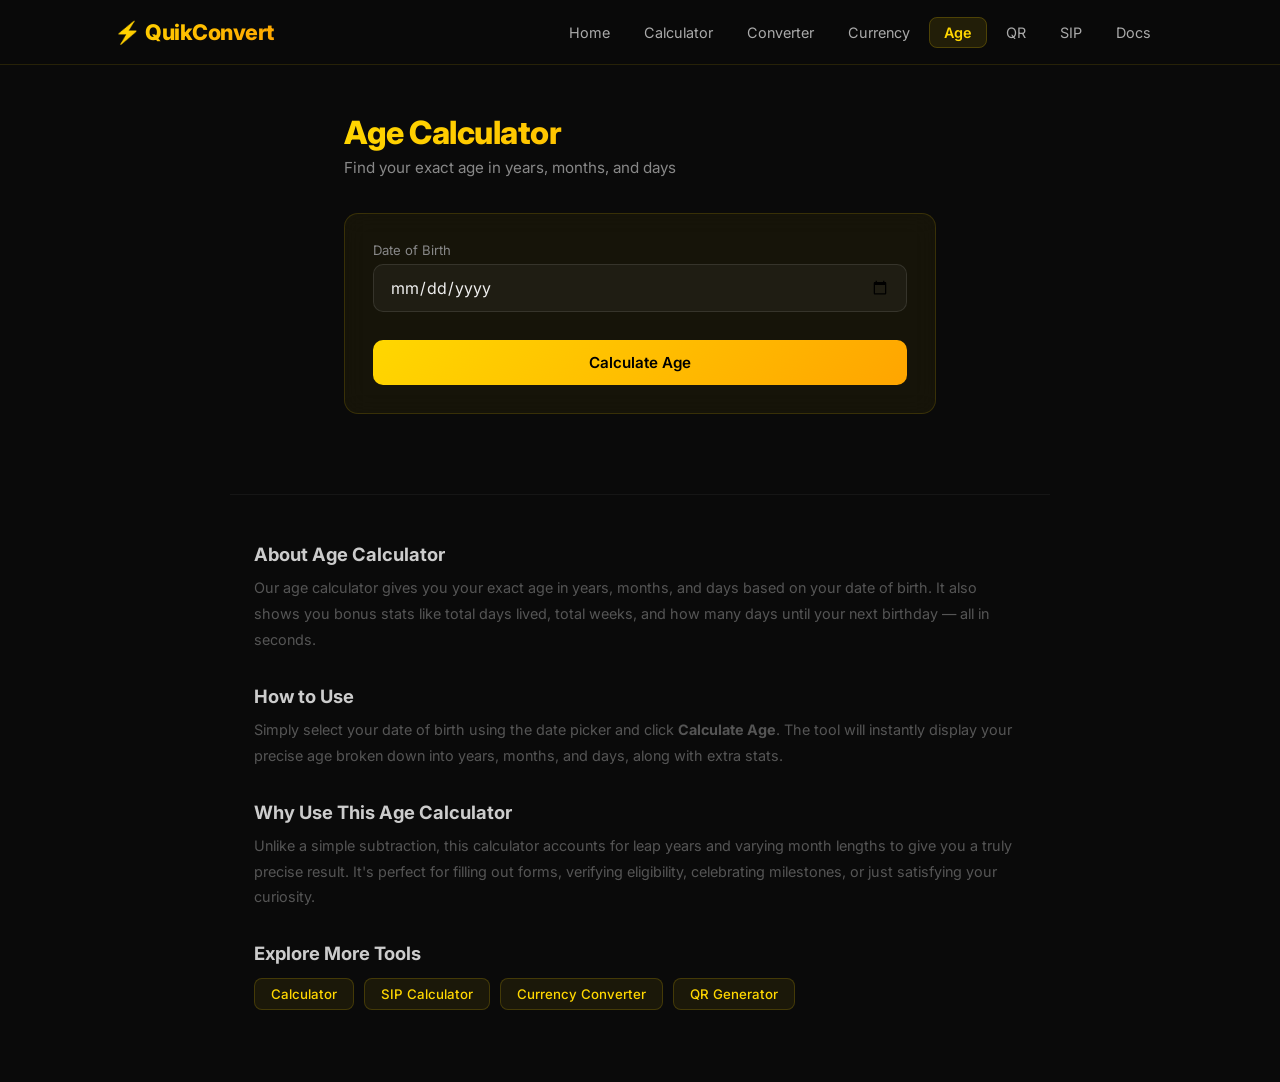
==== age.html @ d3bb778c "Add files via upload" ====
<!DOCTYPE html>
<html lang="en">
<head>
  <meta charset="UTF-8" />
  <meta name="viewport" content="width=device-width, initial-scale=1.0" />
  <title>Age Calculator — QuikConvert</title>
  <meta name="description" content="Calculate your exact age in years, months and days instantly. Simple and accurate age calculator online. No signup required.">
  <link rel="stylesheet" href="style.css" />
</head>
<body>

<nav class="navbar">
  <div class="navbar-inner">
    <a href="index.html" class="logo">⚡ QuikConvert</a>
    <ul class="nav-links">
      <li><a href="index.html"      class="nav-link">Home</a></li>
      <li><a href="calculator.html" class="nav-link">Calculator</a></li>
      <li><a href="converter.html"  class="nav-link">Converter</a></li>
      <li><a href="currency.html"   class="nav-link">Currency</a></li>
      <li><a href="age.html"        class="nav-link">Age</a></li>
      <li><a href="qr.html"         class="nav-link">QR</a></li>
      <li><a href="sip.html"        class="nav-link">SIP</a></li>
      <li><a href="document.html"   class="nav-link">Docs</a></li>
    </ul>
    <button class="hamburger" id="hamburger">☰</button>
  </div>
  <div class="mobile-menu" id="nav-menu">
    <a href="index.html"      class="nav-link">Home</a>
    <a href="calculator.html" class="nav-link">Calculator</a>
    <a href="converter.html"  class="nav-link">Converter</a>
    <a href="currency.html"   class="nav-link">Currency</a>
    <a href="age.html"        class="nav-link">Age</a>
    <a href="qr.html"         class="nav-link">QR</a>
    <a href="sip.html"        class="nav-link">SIP</a>
    <a href="document.html"   class="nav-link">Docs</a>
  </div>
</nav>

<div class="page-sm">
  <h1 class="page-title">Age Calculator</h1>
  <p class="page-sub">Find your exact age in years, months, and days</p>

  <div class="card">
    <label for="age-dob">Date of Birth</label>
    <input type="date" id="age-dob" style="margin-bottom:20px;" />
    <p class="error" id="age-error"></p>
    <button class="btn btn-gold" id="age-calc-btn">Calculate Age</button>

    <div id="age-result-box" style="display:none;margin-top:28px;" class="fade-in">
      <div class="result-box" style="text-align:center;margin-bottom:16px;">
        <div class="age-main" id="age-years-display"></div>
        <div class="age-sub"  id="age-sub-display"></div>
      </div>
      <div class="age-stats" id="age-stats"></div>
      <div class="age-bday"  id="age-bday"></div>
    </div>
  </div>
</div>

<!-- SEO CONTENT -->
<div class="seo-section">
  <h2>About Age Calculator</h2>
  <p>Our age calculator gives you your exact age in years, months, and days based on your date of birth. It also shows you bonus stats like total days lived, total weeks, and how many days until your next birthday — all in seconds.</p>

  <h2>How to Use</h2>
  <p>Simply select your date of birth using the date picker and click <strong>Calculate Age</strong>. The tool will instantly display your precise age broken down into years, months, and days, along with extra stats.</p>

  <h2>Why Use This Age Calculator</h2>
  <p>Unlike a simple subtraction, this calculator accounts for leap years and varying month lengths to give you a truly precise result. It's perfect for filling out forms, verifying eligibility, celebrating milestones, or just satisfying your curiosity.</p>

  <h2>Explore More Tools</h2>
  <div class="tool-links">
    <a href="calculator.html">Calculator</a>
    <a href="sip.html">SIP Calculator</a>
    <a href="currency.html">Currency Converter</a>
    <a href="qr.html">QR Generator</a>
  </div>
</div>

<script src="script.js"></script>
</body>
</html>
---- style.css ----
/* ============================================================
   QuikConvert — style.css
   Dark theme, gold accents, glassmorphism
   ============================================================ */

@import url('https://fonts.googleapis.com/css2?family=Inter:wght@300;400;500;600;700;800&display=swap');

*, *::before, *::after { box-sizing: border-box; margin: 0; padding: 0; }

:root {
  --bg:          #0a0a0a;
  --bg-2:        #111111;
  --bg-3:        #1a1a1a;
  --gold:        #FFD700;
  --gold-2:      #FFA500;
  --glass:       rgba(255,215,0,0.05);
  --glass-b:     rgba(255,215,0,0.15);
  --text:        #f0f0f0;
  --muted:       #888;
  --danger:      #ff4444;
  --success:     #00c853;
  --radius:      14px;
}

body {
  font-family: 'Inter', sans-serif;
  background: var(--bg);
  color: var(--text);
  min-height: 100vh;
}

/* ── Scrollbar ── */
::-webkit-scrollbar { width: 6px; }
::-webkit-scrollbar-track { background: var(--bg-2); }
::-webkit-scrollbar-thumb { background: var(--gold-2); border-radius: 3px; }

/* ── Navbar ── */
.navbar {
  position: sticky; top: 0; z-index: 100;
  background: rgba(10,10,10,0.93);
  backdrop-filter: blur(16px);
  -webkit-backdrop-filter: blur(16px);
  border-bottom: 1px solid rgba(255,215,0,0.12);
}
.navbar-inner {
  max-width: 1100px; margin: 0 auto;
  padding: 0 24px; height: 64px;
  display: flex; align-items: center; justify-content: space-between;
}
.logo {
  font-size: 1.35rem; font-weight: 800;
  background: linear-gradient(135deg,#FFD700,#FFA500);
  -webkit-background-clip: text; -webkit-text-fill-color: transparent;
  background-clip: text; text-decoration: none; letter-spacing: -0.5px;
}
.nav-links { display: flex; gap: 4px; list-style: none; }
.nav-link {
  padding: 6px 14px; border-radius: 8px; font-size: 0.9rem;
  font-weight: 400; color: #aaa; text-decoration: none;
  border: 1px solid transparent; transition: all 0.2s;
}
.nav-link:hover { color: var(--gold); border-color: var(--glass-b); background: var(--glass); }
.nav-link.active { color: var(--gold); background: rgba(255,215,0,0.1); border-color: rgba(255,215,0,0.2); font-weight: 600; }
.hamburger {
  display: none; background: transparent; border: none;
  color: var(--gold); font-size: 1.5rem; cursor: pointer; padding: 4px;
}
.mobile-menu {
  display: none; flex-direction: column;
  background: rgba(17,17,17,0.98);
  border-top: 1px solid rgba(255,215,0,0.1);
  padding: 12px 24px 16px;
}
.mobile-menu.open { display: flex; }
.mobile-menu .nav-link {
  padding: 10px 0; border-bottom: 1px solid rgba(255,255,255,0.05);
  border-radius: 0; border-left: none; border-right: none; border-top: none;
}
@media (max-width: 640px) {
  .nav-links { display: none; }
  .hamburger { display: block; }
}

/* ── Page wrapper ── */
.page { max-width: 1100px; margin: 0 auto; padding: 48px 24px 80px; }
.page-sm { max-width: 640px; margin: 0 auto; padding: 48px 24px 80px; }
.page-md { max-width: 820px; margin: 0 auto; padding: 48px 24px 80px; }

/* ── Page heading ── */
.page-title {
  font-size: 2rem; font-weight: 800; letter-spacing: -0.5px;
  background: linear-gradient(135deg,#FFD700,#FFA500);
  -webkit-background-clip: text; -webkit-text-fill-color: transparent;
  background-clip: text; margin-bottom: 6px;
}
.page-sub { color: var(--muted); margin-bottom: 36px; font-size: 0.95rem; }

/* ── Glass card ── */
.card {
  background: var(--glass);
  border: 1px solid var(--glass-b);
  border-radius: var(--radius);
  backdrop-filter: blur(12px); -webkit-backdrop-filter: blur(12px);
  padding: 28px;
}

/* ── Section label ── */
.section-label {
  font-size: 0.78rem; font-weight: 700; letter-spacing: 1.5px;
  text-transform: uppercase; color: var(--gold); margin-bottom: 16px;
}

/* ── Inputs ── */
input, select, textarea {
  font-family: 'Inter', sans-serif;
  background: rgba(255,255,255,0.04);
  border: 1px solid rgba(255,255,255,0.1);
  border-radius: 10px; color: var(--text);
  outline: none; transition: border-color 0.2s, box-shadow 0.2s;
  width: 100%;
}
input::placeholder, textarea::placeholder { color: var(--muted); }
input:focus, select:focus, textarea:focus {
  border-color: var(--gold);
  box-shadow: 0 0 0 3px rgba(255,215,0,0.1);
}
input[type="text"], input[type="number"], input[type="date"],
textarea { padding: 12px 16px; font-size: 1rem; }
select { padding: 11px 12px; font-size: 0.9rem; cursor: pointer; }
select option { background: #1a1a1a; color: var(--text); }
textarea { resize: vertical; }
label { display: block; font-size: 0.82rem; color: var(--muted); margin-bottom: 6px; }

/* ── Buttons ── */
.btn {
  cursor: pointer; border: none; border-radius: 10px;
  font-family: 'Inter', sans-serif; font-weight: 600;
  font-size: 0.95rem; transition: all 0.2s ease;
  padding: 13px 24px; display: inline-block;
}
.btn-gold {
  background: linear-gradient(135deg,#FFD700,#FFA500);
  color: #000; width: 100%;
}
.btn-gold:hover { background: linear-gradient(135deg,#FFE033,#FFB800); transform: translateY(-1px); box-shadow: 0 4px 20px rgba(255,215,0,0.3); }
.btn-gold:active { transform: translateY(0); }
.btn-gold:disabled { opacity: 0.6; cursor: not-allowed; transform: none; }
.btn-ghost {
  background: transparent; color: var(--muted);
  border: 1px solid rgba(255,255,255,0.1);
}
.btn-ghost:hover { color: var(--gold); border-color: var(--glass-b); background: var(--glass); }
.btn-icon { width: 44px; height: 44px; font-size: 1.2rem; padding: 0; display: flex; align-items: center; justify-content: center; }

/* ── Feedback ── */
.error   { color: var(--danger); font-size: 0.85rem; font-weight: 500; margin-top: 8px; }
.success { color: var(--success); font-size: 0.85rem; font-weight: 500; margin-top: 8px; }

/* ── Result box ── */
.result-box {
  margin-top: 20px; padding: 18px 22px;
  background: rgba(255,215,0,0.06);
  border: 1px solid rgba(255,215,0,0.25);
  border-radius: 14px;
}
.result-label { color: var(--muted); font-size: 0.8rem; margin-bottom: 4px; }
.result-value { font-size: 2rem; font-weight: 800; color: var(--gold); letter-spacing: -1px; }
.result-sub { color: #666; font-size: 0.82rem; margin-top: 8px; }

/* ── Divider ── */
.divider { height: 1px; background: linear-gradient(90deg,transparent,rgba(255,215,0,0.3),transparent); margin: 40px 0; }

/* ── Grid layouts ── */
.grid-2 { display: grid; grid-template-columns: repeat(auto-fit, minmax(300px, 1fr)); gap: 24px; }
.grid-3 { display: flex; flex-wrap: wrap; gap: 20px; justify-content: center; }
.grid-3 .tool-card { width: clamp(260px, 30vw, 340px); flex-shrink: 0; }
.from-to { display: grid; grid-template-columns: 1fr auto 1fr; gap: 12px; align-items: end; }
@media (max-width: 500px) {
  .from-to { grid-template-columns: 1fr; }
  .btn-icon { display: none; }
}

/* ── Animations ── */
@keyframes fadeInUp {
  from { opacity:0; transform: translateY(16px); }
  to   { opacity:1; transform: translateY(0); }
}
.fade-in { animation: fadeInUp 0.35s ease forwards; }

@keyframes pulseGlow {
  0%,100% { box-shadow: 0 0 24px rgba(255,215,0,0.1); }
  50%      { box-shadow: 0 0 40px rgba(255,215,0,0.25); }
}
.glow { animation: pulseGlow 3s ease-in-out infinite; }

/* ═══════════════════════════════════════════
   HOME PAGE
═══════════════════════════════════════════ */
.hero { text-align: center; margin-bottom: 72px; }
.badge {
  display: inline-block; padding: 5px 16px; border-radius: 100px;
  background: rgba(255,215,0,0.08); border: 1px solid rgba(255,215,0,0.2);
  font-size: 0.75rem; font-weight: 600; color: var(--gold);
  letter-spacing: 1.5px; text-transform: uppercase; margin-bottom: 24px;
}
.hero-title {
  font-size: clamp(2.5rem,6vw,4.5rem); font-weight: 800;
  line-height: 1.1; letter-spacing: -2px; margin-bottom: 20px;
}
.gold-text {
  background: linear-gradient(135deg,#FFD700,#FFA500,#FFD700);
  -webkit-background-clip: text; -webkit-text-fill-color: transparent; background-clip: text;
}
.hero-sub { font-size: clamp(1rem,2vw,1.15rem); color: var(--muted); max-width: 520px; margin: 0 auto 36px; line-height: 1.7; }
.tool-card {
  background: var(--glass); border: 1px solid var(--glass-b); border-radius: var(--radius);
  padding: 26px 22px; text-decoration: none; display: block; transition: all 0.25s;
}
.tool-card:hover {
  transform: translateY(-4px);
  border-color: rgba(255,215,0,0.4);
  box-shadow: 0 8px 32px rgba(255,215,0,0.1);
}
.tool-icon {
  width: 50px; height: 50px; border-radius: 13px;
  background: rgba(255,215,0,0.1); border: 1px solid rgba(255,215,0,0.2);
  display: flex; align-items: center; justify-content: center;
  font-size: 1.5rem; margin-bottom: 14px;
}
.tool-name { font-size: 1.05rem; font-weight: 700; color: #fff; margin-bottom: 6px; }
.tool-desc { font-size: 0.85rem; color: #666; line-height: 1.5; }
.tool-link { margin-top: 18px; font-size: 0.82rem; color: var(--gold); font-weight: 600; }

/* ═══════════════════════════════════════════
   CALCULATOR
═══════════════════════════════════════════ */
.calc-screen {
  background: rgba(0,0,0,0.5); border-radius: 12px;
  padding: 14px 18px; margin-bottom: 14px;
  border: 1px solid rgba(255,215,0,0.1); min-height: 88px;
}
.calc-expr { color: #555; font-size: 0.8rem; min-height: 18px; text-align: right; }
.calc-display {
  text-align: right; font-size: 2.2rem; font-weight: 700;
  color: #fff; font-variant-numeric: tabular-nums; letter-spacing: -1px;
  overflow-x: auto; white-space: nowrap; margin-top: 4px;
}
.calc-display.error-state { color: var(--danger); }
.calc-grid {
  display: grid; grid-template-columns: repeat(4, 1fr); gap: 9px;
}
.calc-btn {
  height: 56px; border-radius: 12px; font-size: 1.1rem;
  font-weight: 600; cursor: pointer; border: none;
  transition: all 0.15s ease; font-family: 'Inter', sans-serif;
}
.calc-btn.digit  { background: rgba(255,255,255,0.06); color: #fff; }
.calc-btn.op     { background: rgba(255,215,0,0.15); color: var(--gold); }
.calc-btn.func   { background: rgba(255,255,255,0.1); color: #ddd; }
.calc-btn.equals { background: linear-gradient(135deg,#FFD700,#FFA500); color: #000; }
.calc-btn.del    { background: rgba(255,68,68,0.15); color: #ff6666; }
.calc-btn.zero   { grid-column: span 2; text-align: left; padding-left: 20px; }
.calc-btn:hover  { opacity: 0.82; transform: scale(0.97); }
.calc-btn.pressed { transform: scale(0.93); opacity: 0.7; }

/* ═══════════════════════════════════════════
   CONVERTER — category chips
═══════════════════════════════════════════ */
.chip-row { display: flex; flex-wrap: wrap; gap: 8px; margin-bottom: 28px; }
.chip {
  padding: 5px 13px; border-radius: 100px; font-size: 0.8rem; font-weight: 500;
  cursor: pointer; border: 1px solid rgba(255,255,255,0.1);
  background: rgba(255,255,255,0.03); color: var(--muted);
  transition: all 0.2s;
}
.chip.active, .chip:hover { color: var(--gold); border-color: rgba(255,215,0,0.4); background: rgba(255,215,0,0.1); }

/* ═══════════════════════════════════════════
   CURRENCY
═══════════════════════════════════════════ */
.currency-result-main { font-size: 1.9rem; font-weight: 800; color: var(--gold); letter-spacing: -1px; margin-bottom: 6px; }
.currency-result-rate { font-size: 0.85rem; color: #777; margin-bottom: 4px; }
.currency-result-time { font-size: 0.75rem; color: #555; }

/* ═══════════════════════════════════════════
   AGE
═══════════════════════════════════════════ */
.age-main { font-size: 3.5rem; font-weight: 800; color: var(--gold); letter-spacing: -2px; line-height: 1; }
.age-main span { font-size: 1.2rem; font-weight: 400; color: var(--muted); letter-spacing: 0; }
.age-sub { color: var(--muted); margin-top: 8px; margin-bottom: 20px; font-size: 1rem; }
.age-stats { display: grid; grid-template-columns: repeat(3,1fr); gap: 10px; margin-bottom: 16px; }
.age-stat {
  background: rgba(255,255,255,0.04); border: 1px solid rgba(255,255,255,0.08);
  border-radius: 12px; padding: 12px 14px; text-align: center;
  font-size: 0.75rem; color: #666;
}
.age-stat span { display: block; font-size: 1.2rem; font-weight: 700; color: #fff; margin-bottom: 3px; }
.age-bday {
  padding: 12px 16px; border-radius: 12px; font-weight: 600;
  font-size: 0.9rem; color: var(--gold);
  background: rgba(255,215,0,0.06); border: 1px solid rgba(255,215,0,0.15);
}
.age-bday.today { background: rgba(0,200,83,0.08); border-color: rgba(0,200,83,0.25); color: var(--success); }

/* ═══════════════════════════════════════════
   QR
═══════════════════════════════════════════ */
.qr-size-row { display: flex; gap: 8px; flex-wrap: wrap; margin-bottom: 20px; }
.qr-size-btn {
  padding: 6px 13px; border-radius: 8px; font-size: 0.82rem; font-weight: 500;
  cursor: pointer; border: 1px solid rgba(255,255,255,0.1);
  background: rgba(255,255,255,0.03); color: var(--muted);
  transition: all 0.2s;
}
.qr-size-btn.active { color: var(--gold); border-color: rgba(255,215,0,0.4); background: rgba(255,215,0,0.1); }
#qr-container {
  display: none; text-align: center; margin-top: 28px;
}
#qr-wrapper {
  display: inline-block; padding: 14px; background: #fff;
  border-radius: 16px; border: 2px solid rgba(255,215,0,0.3);
  box-shadow: 0 0 40px rgba(255,215,0,0.15);
}
#qr-img { display: block; border-radius: 6px; }
.qr-actions { display: flex; gap: 12px; justify-content: center; flex-wrap: wrap; margin-top: 18px; }
.qr-actions .btn { width: auto; }
.footer-note { color: #444; font-size: 0.78rem; text-align: center; margin-top: 14px; }

/* ═══════════════════════════════════════════
   SIP CALCULATOR
═══════════════════════════════════════════ */
.input-prefix {
  position: absolute; left: 14px; top: 50%; transform: translateY(-50%);
  color: var(--gold); font-weight: 600; font-size: 1rem; pointer-events: none;
}
.input-suffix {
  position: absolute; right: 14px; top: 50%; transform: translateY(-50%);
  color: var(--gold); font-weight: 600; pointer-events: none;
}
input.has-prefix  { padding-left: 32px  !important; }
input.has-suffix  { padding-right: 42px !important; }

.sip-stat {
  padding: 14px 16px;
  background: rgba(255,255,255,0.04);
  border: 1px solid rgba(255,255,255,0.08);
  border-radius: 12px;
}
.sip-returns { background: rgba(0,200,83,0.06) !important; border-color: rgba(0,200,83,0.15) !important; }
.sip-stat-label { font-size: 0.75rem; color: #666; margin-bottom: 4px; }
.sip-stat-val   { font-size: 1.15rem; font-weight: 700; color: #fff; }
.sip-stat-val.green { color: #00c853; }

.sip-bar-track {
  height: 10px; border-radius: 10px;
  background: rgba(255,255,255,0.08);
  overflow: hidden; display: flex;
}
.sip-bar-invested {
  background: linear-gradient(90deg, #FFD700, #FFA500);
  transition: width 0.5s ease;
}
.sip-bar-returns {
  background: linear-gradient(90deg, #00c853, #00e676);
  transition: width 0.5s ease;
}

.sip-mini-stat {
  padding: 10px 14px;
  background: rgba(255,255,255,0.03);
  border: 1px solid rgba(255,255,255,0.06);
  border-radius: 10px;
}
.sip-mini-label { font-size: 0.72rem; color: #555; margin-bottom: 3px; }
.sip-mini-stat > div:last-child { font-size: 0.95rem; font-weight: 600; color: #ccc; }

/* ═══════════════════════════════════════════
   SEO CONTENT SECTION
═══════════════════════════════════════════ */
.seo-section {
  max-width: 820px; margin: 0 auto;
  padding: 48px 24px 72px;
  border-top: 1px solid rgba(255,255,255,0.05);
}
.seo-section h2 {
  font-size: 1.15rem; font-weight: 700; color: #ccc;
  margin-top: 32px; margin-bottom: 10px;
}
.seo-section h2:first-child { margin-top: 0; }
.seo-section p {
  color: #555; font-size: 0.9rem; line-height: 1.8;
}
.tool-links { display: flex; flex-wrap: wrap; gap: 10px; margin-top: 14px; }
.tool-links a {
  padding: 7px 16px; border-radius: 8px; font-size: 0.83rem;
  font-weight: 500; color: var(--gold);
  background: rgba(255,215,0,0.07);
  border: 1px solid rgba(255,215,0,0.18);
  text-decoration: none; transition: all 0.2s;
}
.tool-links a:hover { background: rgba(255,215,0,0.14); }

/* ═══════════════════════════════════════════
   HOME — CTA ROW
═══════════════════════════════════════════ */
.cta-row {
  display: flex; flex-wrap: wrap; gap: 12px;
  justify-content: center; margin-bottom: 48px;
}
.cta-btn {
  padding: 11px 22px; border-radius: 10px;
  font-size: 0.88rem; font-weight: 600;
  color: var(--gold);
  background: rgba(255,215,0,0.07);
  border: 1px solid rgba(255,215,0,0.18);
  text-decoration: none; transition: all 0.22s;
}
.cta-btn:hover {
  background: rgba(255,215,0,0.15);
  border-color: rgba(255,215,0,0.4);
  transform: translateY(-2px);
  box-shadow: 0 4px 16px rgba(255,215,0,0.12);
}

/* ═══════════════════════════════════════════
   DOCUMENT CONVERTER
═══════════════════════════════════════════ */
.doc-accept-note {
  font-size: 0.78rem; color: #555; margin-bottom: 18px;
}
.doc-dropzone {
  border: 2px dashed rgba(255,215,0,0.25);
  border-radius: 14px;
  padding: 36px 24px;
  text-align: center;
  cursor: pointer;
  transition: all 0.22s;
  background: rgba(255,215,0,0.02);
}
.doc-dropzone:hover,
.doc-dropzone.dragover {
  border-color: rgba(255,215,0,0.55);
  background: rgba(255,215,0,0.06);
}
.doc-dropzone-sm { padding: 20px 16px; }
.doc-drop-icon  { font-size: 2.6rem; margin-bottom: 10px; }
.doc-drop-title { font-size: 1rem; font-weight: 600; color: #ccc; margin-bottom: 6px; }
.doc-drop-sub   { font-size: 0.82rem; color: #555; }

.doc-file-info {
  display: flex; align-items: center; gap: 10px;
  padding: 12px 16px;
  background: rgba(255,255,255,0.04);
  border: 1px solid rgba(255,255,255,0.08);
  border-radius: 10px; margin-top: 10px;
}
.doc-file-icon { font-size: 1.2rem; }
.doc-file-name { flex: 1; font-size: 0.88rem; color: #ddd; word-break: break-all; }
.doc-file-size { font-size: 0.78rem; color: #555; white-space: nowrap; }
.doc-file-remove {
  background: none; border: none; color: #555;
  cursor: pointer; font-size: 1rem; padding: 2px 6px;
  border-radius: 6px; transition: color 0.2s;
}
.doc-file-remove:hover { color: var(--danger); }

.doc-status {
  display: flex; align-items: center; gap: 12px;
  padding: 14px 18px;
  background: rgba(255,215,0,0.05);
  border: 1px solid rgba(255,215,0,0.15);
  border-radius: 10px; margin-top: 14px;
  color: #aaa; font-size: 0.88rem;
}
.doc-spinner {
  width: 18px; height: 18px; flex-shrink: 0;
  border: 2px solid rgba(255,215,0,0.2);
  border-top-color: var(--gold);
  border-radius: 50%;
  animation: spin 0.8s linear infinite;
}
@keyframes spin { to { transform: rotate(360deg); } }

.doc-result-inner {
  display: flex; align-items: center; gap: 16px;
}
.doc-result-icon { font-size: 2.2rem; }
.doc-result-name { font-size: 1rem; font-weight: 600; color: #ddd; margin-bottom: 4px; }
.doc-result-sub  { font-size: 0.82rem; color: #555; }

.doc-formats-grid {
  display: grid;
  grid-template-columns: repeat(auto-fit, minmax(180px, 1fr));
  gap: 14px; margin-top: 28px;
}
.doc-format-card {
  padding: 18px 16px;
  background: rgba(255,255,255,0.03);
  border: 1px solid rgba(255,255,255,0.07);
  border-radius: 12px; text-align: center;
  transition: border-color 0.2s;
}
.doc-format-card:hover { border-color: rgba(255,215,0,0.25); }
.doc-format-icon { font-size: 1.8rem; margin-bottom: 8px; }
.doc-format-name { font-size: 0.9rem; font-weight: 600; color: #ddd; margin-bottom: 4px; }
.doc-format-desc { font-size: 0.75rem; color: #555; line-height: 1.5; }
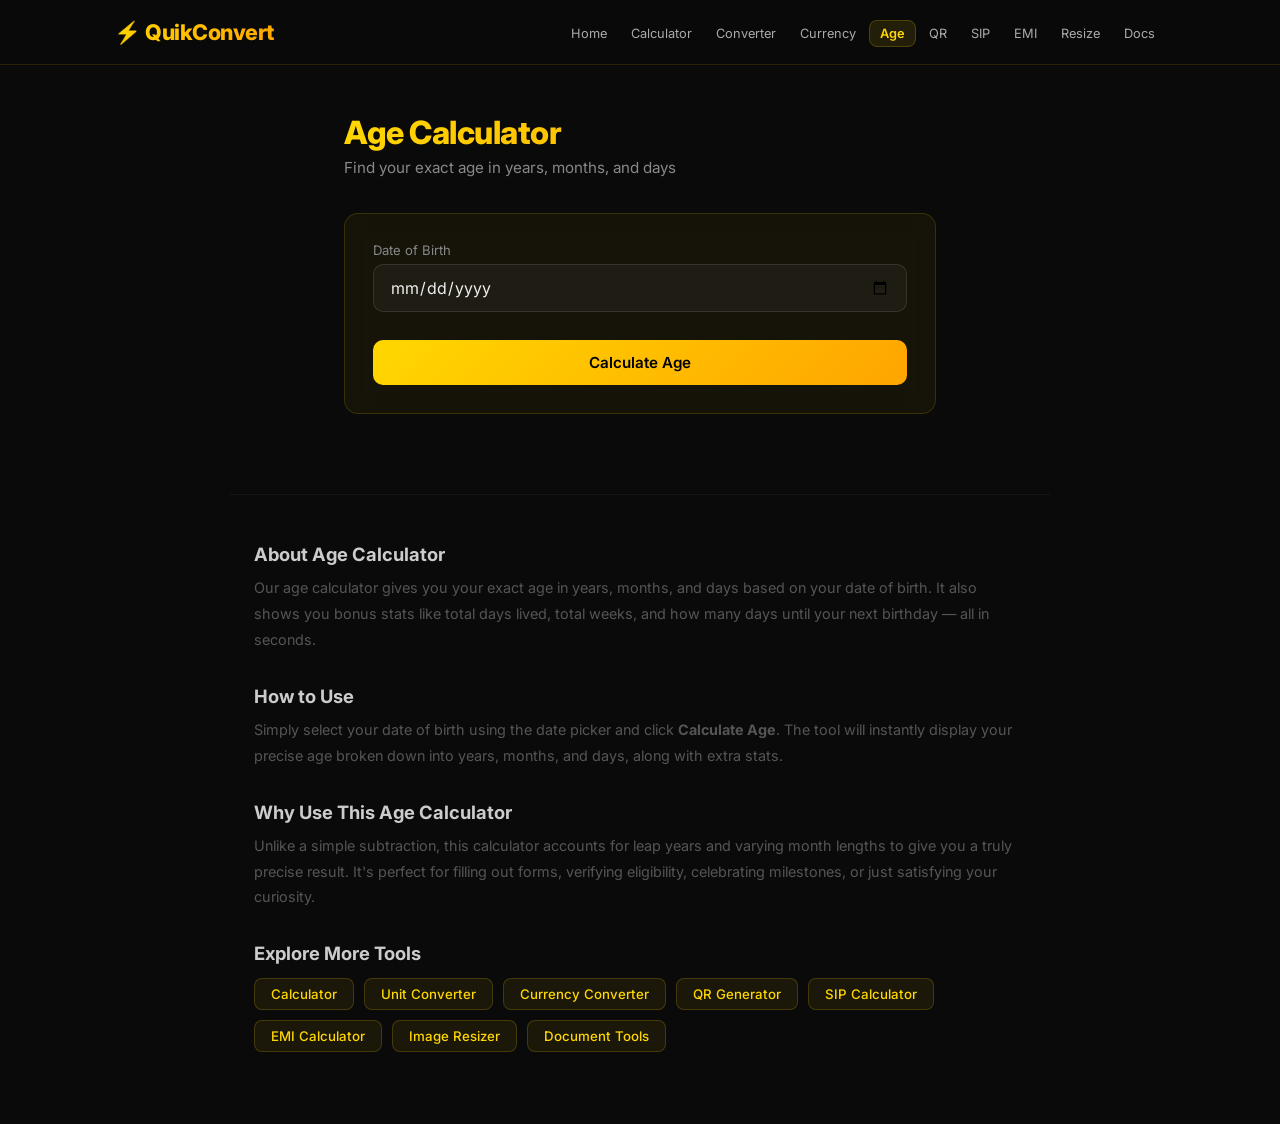
==== commit baa9436d: "Update age.html" ====
--- a/age.html
+++ b/age.html
@@ -20,6 +20,8 @@
       <li><a href="age.html"        class="nav-link">Age</a></li>
       <li><a href="qr.html"         class="nav-link">QR</a></li>
       <li><a href="sip.html"        class="nav-link">SIP</a></li>
+      <li><a href="emi.html"        class="nav-link">EMI</a></li>
+      <li><a href="resize.html"     class="nav-link">Resize</a></li>
       <li><a href="document.html"   class="nav-link">Docs</a></li>
     </ul>
     <button class="hamburger" id="hamburger">☰</button>
@@ -32,6 +34,8 @@
     <a href="age.html"        class="nav-link">Age</a>
     <a href="qr.html"         class="nav-link">QR</a>
     <a href="sip.html"        class="nav-link">SIP</a>
+    <a href="emi.html"        class="nav-link">EMI</a>
+    <a href="resize.html"     class="nav-link">Resize</a>
     <a href="document.html"   class="nav-link">Docs</a>
   </div>
 </nav>
@@ -68,12 +72,16 @@
   <h2>Why Use This Age Calculator</h2>
   <p>Unlike a simple subtraction, this calculator accounts for leap years and varying month lengths to give you a truly precise result. It's perfect for filling out forms, verifying eligibility, celebrating milestones, or just satisfying your curiosity.</p>
 
-  <h2>Explore More Tools</h2>
+    <h2>Explore More Tools</h2>
   <div class="tool-links">
     <a href="calculator.html">Calculator</a>
-    <a href="sip.html">SIP Calculator</a>
+    <a href="converter.html">Unit Converter</a>
     <a href="currency.html">Currency Converter</a>
     <a href="qr.html">QR Generator</a>
+    <a href="sip.html">SIP Calculator</a>
+    <a href="emi.html">EMI Calculator</a>
+    <a href="resize.html">Image Resizer</a>
+    <a href="document.html">Document Tools</a>
   </div>
 </div>
 
--- a/style.css
+++ b/style.css
@@ -53,11 +53,11 @@
   -webkit-background-clip: text; -webkit-text-fill-color: transparent;
   background-clip: text; text-decoration: none; letter-spacing: -0.5px;
 }
-.nav-links { display: flex; gap: 4px; list-style: none; }
+.nav-links { display: flex; gap: 2px; list-style: none; }
 .nav-link {
-  padding: 6px 14px; border-radius: 8px; font-size: 0.9rem;
+  padding: 5px 10px; border-radius: 8px; font-size: 0.8rem;
   font-weight: 400; color: #aaa; text-decoration: none;
-  border: 1px solid transparent; transition: all 0.2s;
+  border: 1px solid transparent; transition: all 0.2s; white-space: nowrap;
 }
 .nav-link:hover { color: var(--gold); border-color: var(--glass-b); background: var(--glass); }
 .nav-link.active { color: var(--gold); background: rgba(255,215,0,0.1); border-color: rgba(255,215,0,0.2); font-weight: 600; }
@@ -76,7 +76,7 @@
   padding: 10px 0; border-bottom: 1px solid rgba(255,255,255,0.05);
   border-radius: 0; border-left: none; border-right: none; border-top: none;
 }
-@media (max-width: 640px) {
+@media (max-width: 940px) {
   .nav-links { display: none; }
   .hamburger { display: block; }
 }
@@ -247,10 +247,10 @@
 }
 .calc-display.error-state { color: var(--danger); }
 .calc-grid {
-  display: grid; grid-template-columns: repeat(4, 1fr); gap: 9px;
+  display: grid; grid-template-columns: repeat(4, 1fr); gap: 7px;
 }
 .calc-btn {
-  height: 56px; border-radius: 12px; font-size: 1.1rem;
+  height: 44px; border-radius: 10px; font-size: 1rem;
   font-weight: 600; cursor: pointer; border: none;
   transition: all 0.15s ease; font-family: 'Inter', sans-serif;
 }
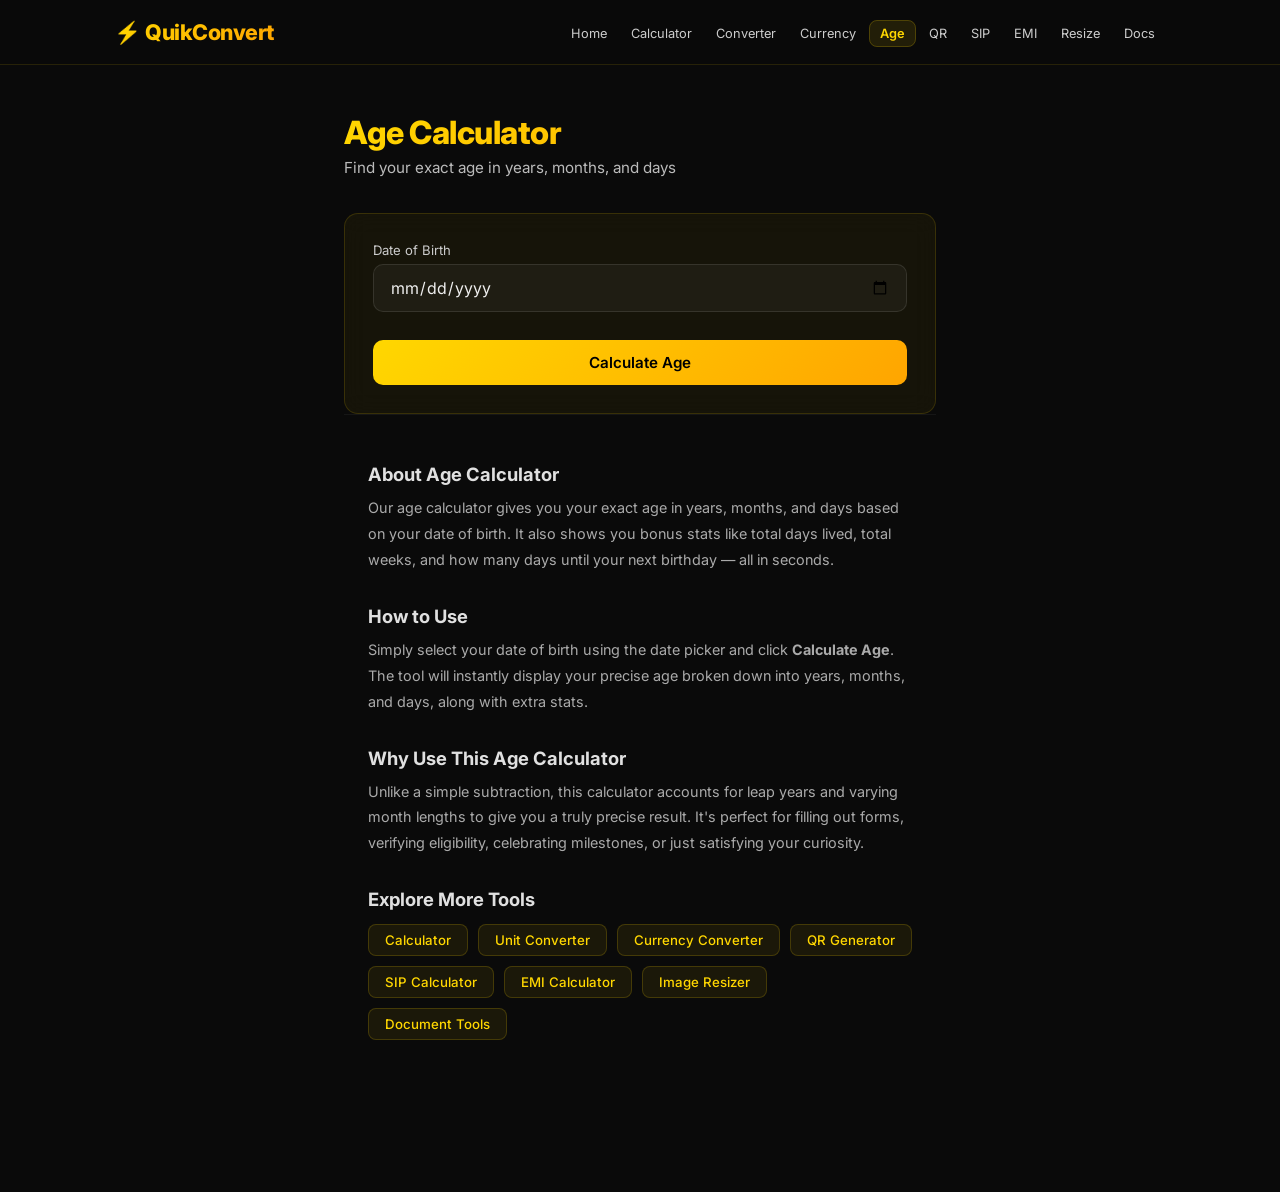
==== commit 2de0b7fe: "Update age.html" ====
--- a/age.html
+++ b/age.html
@@ -5,6 +5,10 @@
   <meta name="viewport" content="width=device-width, initial-scale=1.0" />
   <title>Age Calculator — QuikConvert</title>
   <meta name="description" content="Calculate your exact age in years, months and days instantly. Simple and accurate age calculator online. No signup required.">
+  <link rel="preconnect" href="https://fonts.googleapis.com">
+  <link rel="preconnect" href="https://fonts.gstatic.com" crossorigin>
+  <link rel="preload" as="style" href="https://fonts.googleapis.com/css2?family=Inter:wght@300;400;500;600;700;800&display=swap" onload="this.onload=null;this.rel='stylesheet'">
+  <noscript><link rel="stylesheet" href="https://fonts.googleapis.com/css2?family=Inter:wght@300;400;500;600;700;800&display=swap"></noscript>
   <link rel="stylesheet" href="style.css" />
 </head>
 <body>
@@ -40,7 +44,7 @@
   </div>
 </nav>
 
-<div class="page-sm">
+<main class="page-sm">
   <h1 class="page-title">Age Calculator</h1>
   <p class="page-sub">Find your exact age in years, months, and days</p>
 
@@ -83,7 +87,7 @@
     <a href="resize.html">Image Resizer</a>
     <a href="document.html">Document Tools</a>
   </div>
-</div>
+</main>
 
 <script src="script.js"></script>
 </body>
--- a/style.css
+++ b/style.css
@@ -16,7 +16,7 @@
   --glass:       rgba(255,215,0,0.05);
   --glass-b:     rgba(255,215,0,0.15);
   --text:        #f0f0f0;
-  --muted:       #888;
+  --muted:       #bbb;
   --danger:      #ff4444;
   --success:     #00c853;
   --radius:      14px;
@@ -56,7 +56,7 @@
 .nav-links { display: flex; gap: 2px; list-style: none; }
 .nav-link {
   padding: 5px 10px; border-radius: 8px; font-size: 0.8rem;
-  font-weight: 400; color: #aaa; text-decoration: none;
+  font-weight: 400; color: #ccc; text-decoration: none;
   border: 1px solid transparent; transition: all 0.2s; white-space: nowrap;
 }
 .nav-link:hover { color: var(--gold); border-color: var(--glass-b); background: var(--glass); }
@@ -129,7 +129,7 @@
 select { padding: 11px 12px; font-size: 0.9rem; cursor: pointer; }
 select option { background: #1a1a1a; color: var(--text); }
 textarea { resize: vertical; }
-label { display: block; font-size: 0.82rem; color: var(--muted); margin-bottom: 6px; }
+label { display: block; font-size: 0.82rem; color: #ccc; margin-bottom: 6px; }
 
 /* ── Buttons ── */
 .btn {
@@ -146,8 +146,8 @@
 .btn-gold:active { transform: translateY(0); }
 .btn-gold:disabled { opacity: 0.6; cursor: not-allowed; transform: none; }
 .btn-ghost {
-  background: transparent; color: var(--muted);
-  border: 1px solid rgba(255,255,255,0.1);
+  background: transparent; color: #ccc;
+  border: 1px solid rgba(255,255,255,0.15);
 }
 .btn-ghost:hover { color: var(--gold); border-color: var(--glass-b); background: var(--glass); }
 .btn-icon { width: 44px; height: 44px; font-size: 1.2rem; padding: 0; display: flex; align-items: center; justify-content: center; }
@@ -163,9 +163,9 @@
   border: 1px solid rgba(255,215,0,0.25);
   border-radius: 14px;
 }
-.result-label { color: var(--muted); font-size: 0.8rem; margin-bottom: 4px; }
+.result-label { color: #bbb; font-size: 0.8rem; margin-bottom: 4px; }
 .result-value { font-size: 2rem; font-weight: 800; color: var(--gold); letter-spacing: -1px; }
-.result-sub { color: #666; font-size: 0.82rem; margin-top: 8px; }
+.result-sub { color: #aaa; font-size: 0.82rem; margin-top: 8px; }
 
 /* ── Divider ── */
 .divider { height: 1px; background: linear-gradient(90deg,transparent,rgba(255,215,0,0.3),transparent); margin: 40px 0; }
@@ -228,7 +228,7 @@
   font-size: 1.5rem; margin-bottom: 14px;
 }
 .tool-name { font-size: 1.05rem; font-weight: 700; color: #fff; margin-bottom: 6px; }
-.tool-desc { font-size: 0.85rem; color: #666; line-height: 1.5; }
+.tool-desc { font-size: 0.85rem; color: #aaa; line-height: 1.5; }
 .tool-link { margin-top: 18px; font-size: 0.82rem; color: var(--gold); font-weight: 600; }
 
 /* ═══════════════════════════════════════════
@@ -239,7 +239,7 @@
   padding: 14px 18px; margin-bottom: 14px;
   border: 1px solid rgba(255,215,0,0.1); min-height: 88px;
 }
-.calc-expr { color: #555; font-size: 0.8rem; min-height: 18px; text-align: right; }
+.calc-expr { color: #999; font-size: 0.8rem; min-height: 18px; text-align: right; }
 .calc-display {
   text-align: right; font-size: 2.2rem; font-weight: 700;
   color: #fff; font-variant-numeric: tabular-nums; letter-spacing: -1px;
@@ -279,8 +279,8 @@
    CURRENCY
 ═══════════════════════════════════════════ */
 .currency-result-main { font-size: 1.9rem; font-weight: 800; color: var(--gold); letter-spacing: -1px; margin-bottom: 6px; }
-.currency-result-rate { font-size: 0.85rem; color: #777; margin-bottom: 4px; }
-.currency-result-time { font-size: 0.75rem; color: #555; }
+.currency-result-rate { font-size: 0.85rem; color: #bbb; margin-bottom: 4px; }
+.currency-result-time { font-size: 0.75rem; color: #999; }
 
 /* ═══════════════════════════════════════════
    AGE
@@ -292,7 +292,7 @@
 .age-stat {
   background: rgba(255,255,255,0.04); border: 1px solid rgba(255,255,255,0.08);
   border-radius: 12px; padding: 12px 14px; text-align: center;
-  font-size: 0.75rem; color: #666;
+  font-size: 0.75rem; color: #aaa;
 }
 .age-stat span { display: block; font-size: 1.2rem; font-weight: 700; color: #fff; margin-bottom: 3px; }
 .age-bday {
@@ -324,7 +324,7 @@
 #qr-img { display: block; border-radius: 6px; }
 .qr-actions { display: flex; gap: 12px; justify-content: center; flex-wrap: wrap; margin-top: 18px; }
 .qr-actions .btn { width: auto; }
-.footer-note { color: #444; font-size: 0.78rem; text-align: center; margin-top: 14px; }
+.footer-note { color: #999; font-size: 0.78rem; text-align: center; margin-top: 14px; }
 
 /* ═══════════════════════════════════════════
    SIP CALCULATOR
@@ -347,7 +347,7 @@
   border-radius: 12px;
 }
 .sip-returns { background: rgba(0,200,83,0.06) !important; border-color: rgba(0,200,83,0.15) !important; }
-.sip-stat-label { font-size: 0.75rem; color: #666; margin-bottom: 4px; }
+.sip-stat-label { font-size: 0.75rem; color: #aaa; margin-bottom: 4px; }
 .sip-stat-val   { font-size: 1.15rem; font-weight: 700; color: #fff; }
 .sip-stat-val.green { color: #00c853; }
 
@@ -371,8 +371,8 @@
   border: 1px solid rgba(255,255,255,0.06);
   border-radius: 10px;
 }
-.sip-mini-label { font-size: 0.72rem; color: #555; margin-bottom: 3px; }
-.sip-mini-stat > div:last-child { font-size: 0.95rem; font-weight: 600; color: #ccc; }
+.sip-mini-label { font-size: 0.72rem; color: #999; margin-bottom: 3px; }
+.sip-mini-stat > div:last-child { font-size: 0.95rem; font-weight: 600; color: #ddd; }
 
 /* ═══════════════════════════════════════════
    SEO CONTENT SECTION
@@ -383,12 +383,12 @@
   border-top: 1px solid rgba(255,255,255,0.05);
 }
 .seo-section h2 {
-  font-size: 1.15rem; font-weight: 700; color: #ccc;
+  font-size: 1.15rem; font-weight: 700; color: #e0e0e0;
   margin-top: 32px; margin-bottom: 10px;
 }
 .seo-section h2:first-child { margin-top: 0; }
 .seo-section p {
-  color: #555; font-size: 0.9rem; line-height: 1.8;
+  color: #aaa; font-size: 0.9rem; line-height: 1.8;
 }
 .tool-links { display: flex; flex-wrap: wrap; gap: 10px; margin-top: 14px; }
 .tool-links a {
@@ -426,7 +426,7 @@
    DOCUMENT CONVERTER
 ═══════════════════════════════════════════ */
 .doc-accept-note {
-  font-size: 0.78rem; color: #555; margin-bottom: 18px;
+  font-size: 0.78rem; color: #aaa; margin-bottom: 18px;
 }
 .doc-dropzone {
   border: 2px dashed rgba(255,215,0,0.25);
@@ -444,8 +444,8 @@
 }
 .doc-dropzone-sm { padding: 20px 16px; }
 .doc-drop-icon  { font-size: 2.6rem; margin-bottom: 10px; }
-.doc-drop-title { font-size: 1rem; font-weight: 600; color: #ccc; margin-bottom: 6px; }
-.doc-drop-sub   { font-size: 0.82rem; color: #555; }
+.doc-drop-title { font-size: 1rem; font-weight: 600; color: #e0e0e0; margin-bottom: 6px; }
+.doc-drop-sub   { font-size: 0.82rem; color: #aaa; }
 
 .doc-file-info {
   display: flex; align-items: center; gap: 10px;
@@ -455,10 +455,10 @@
   border-radius: 10px; margin-top: 10px;
 }
 .doc-file-icon { font-size: 1.2rem; }
-.doc-file-name { flex: 1; font-size: 0.88rem; color: #ddd; word-break: break-all; }
-.doc-file-size { font-size: 0.78rem; color: #555; white-space: nowrap; }
+.doc-file-name { flex: 1; font-size: 0.88rem; color: #f0f0f0; word-break: break-all; }
+.doc-file-size { font-size: 0.78rem; color: #aaa; white-space: nowrap; }
 .doc-file-remove {
-  background: none; border: none; color: #555;
+  background: none; border: none; color: #888;
   cursor: pointer; font-size: 1rem; padding: 2px 6px;
   border-radius: 6px; transition: color 0.2s;
 }
@@ -470,7 +470,7 @@
   background: rgba(255,215,0,0.05);
   border: 1px solid rgba(255,215,0,0.15);
   border-radius: 10px; margin-top: 14px;
-  color: #aaa; font-size: 0.88rem;
+  color: #ddd; font-size: 0.88rem;
 }
 .doc-spinner {
   width: 18px; height: 18px; flex-shrink: 0;
@@ -485,8 +485,8 @@
   display: flex; align-items: center; gap: 16px;
 }
 .doc-result-icon { font-size: 2.2rem; }
-.doc-result-name { font-size: 1rem; font-weight: 600; color: #ddd; margin-bottom: 4px; }
-.doc-result-sub  { font-size: 0.82rem; color: #555; }
+.doc-result-name { font-size: 1rem; font-weight: 600; color: #f0f0f0; margin-bottom: 4px; }
+.doc-result-sub  { font-size: 0.82rem; color: #aaa; }
 
 .doc-formats-grid {
   display: grid;
@@ -502,5 +502,5 @@
 }
 .doc-format-card:hover { border-color: rgba(255,215,0,0.25); }
 .doc-format-icon { font-size: 1.8rem; margin-bottom: 8px; }
-.doc-format-name { font-size: 0.9rem; font-weight: 600; color: #ddd; margin-bottom: 4px; }
-.doc-format-desc { font-size: 0.75rem; color: #555; line-height: 1.5; }
+.doc-format-name { font-size: 0.9rem; font-weight: 600; color: #f0f0f0; margin-bottom: 4px; }
+.doc-format-desc { font-size: 0.75rem; color: #aaa; line-height: 1.5; }
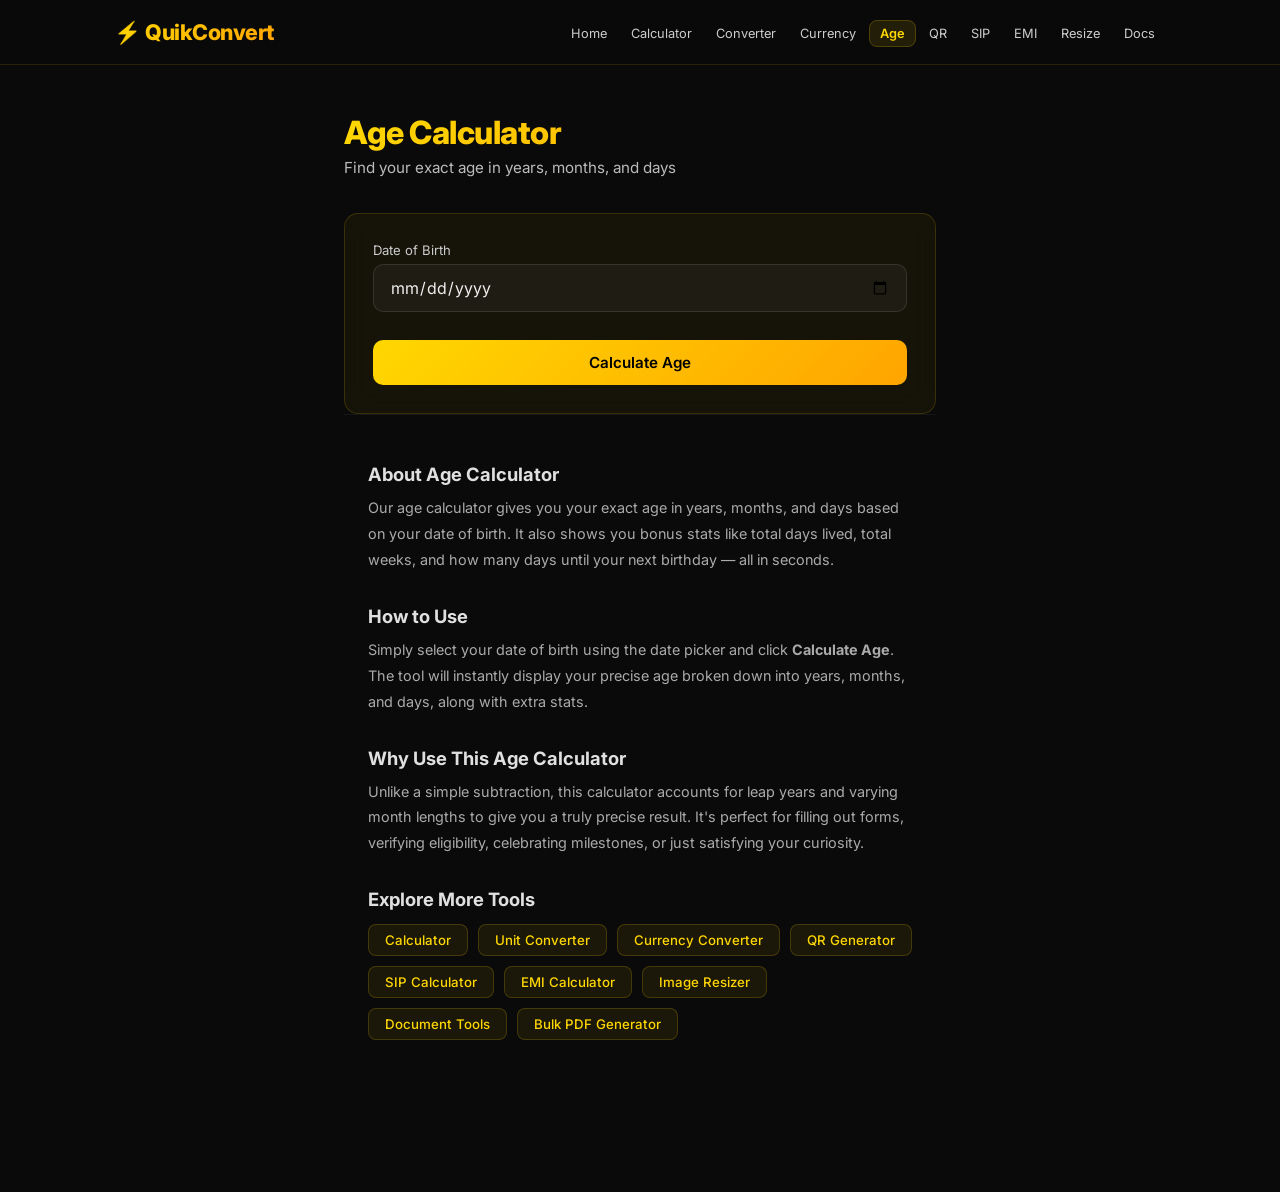
==== commit fb158bf1: "Update age.html" ====
--- a/age.html
+++ b/age.html
@@ -10,6 +10,8 @@
   <link rel="preload" as="style" href="https://fonts.googleapis.com/css2?family=Inter:wght@300;400;500;600;700;800&display=swap" onload="this.onload=null;this.rel='stylesheet'">
   <noscript><link rel="stylesheet" href="https://fonts.googleapis.com/css2?family=Inter:wght@300;400;500;600;700;800&display=swap"></noscript>
   <link rel="stylesheet" href="style.css" />
+  <link rel="icon" href="favicon.svg" type="image/svg+xml">
+  <link rel="apple-touch-icon" href="icon-192.png">
 </head>
 <body>
 
@@ -86,6 +88,7 @@
     <a href="emi.html">EMI Calculator</a>
     <a href="resize.html">Image Resizer</a>
     <a href="document.html">Document Tools</a>
+    <a href="bulkpdf.html">Bulk PDF Generator</a>
   </div>
 </main>
 
--- a/style.css
+++ b/style.css
@@ -3,7 +3,6 @@
    Dark theme, gold accents, glassmorphism
    ============================================================ */
 
-@import url('https://fonts.googleapis.com/css2?family=Inter:wght@300;400;500;600;700;800&display=swap');
 
 *, *::before, *::after { box-sizing: border-box; margin: 0; padding: 0; }
 
@@ -504,3 +503,37 @@
 .doc-format-icon { font-size: 1.8rem; margin-bottom: 8px; }
 .doc-format-name { font-size: 0.9rem; font-weight: 600; color: #f0f0f0; margin-bottom: 4px; }
 .doc-format-desc { font-size: 0.75rem; color: #aaa; line-height: 1.5; }
+
+/* ── Large-number overflow prevention ──────────────────────── */
+.card, .result-card, .tool-card { overflow-x: hidden; }
+
+/* Currency / SIP / EMI result boxes — wrap at comma/space, clamp size */
+#currency-result { overflow-wrap: break-word; font-size: clamp(.8rem,2vw,1.5rem) !important; line-height:1.4; }
+#sip-maturity    { overflow-wrap: break-word; font-size: clamp(.9rem,2.5vw,1.8rem) !important; line-height:1.3; }
+#sip-returns, #sip-avg-monthly, #sip-wealth-gain {
+  overflow-wrap: break-word;
+  font-size: clamp(.75rem,1.8vw,1.1rem) !important;
+}
+
+/* EMI result boxes */
+#emi-monthly, #emi-principal, #emi-interest, #emi-total {
+  overflow-wrap: break-word;
+  word-break: break-word;
+  font-size: clamp(.75rem,1.8vw,1.2rem) !important;
+  line-height: 1.35;
+}
+
+/* Amortization table — prevent row overflow */
+#emi-amortization-body td {
+  max-width: 120px;
+  overflow-wrap: break-word;
+  word-break: break-word;
+  font-size: .82rem;
+}
+
+/* Unit converter result */
+#converter-result-value {
+  overflow-wrap: break-word;
+  word-break: break-word;
+  font-size: clamp(.85rem,2.5vw,1.6rem) !important;
+}
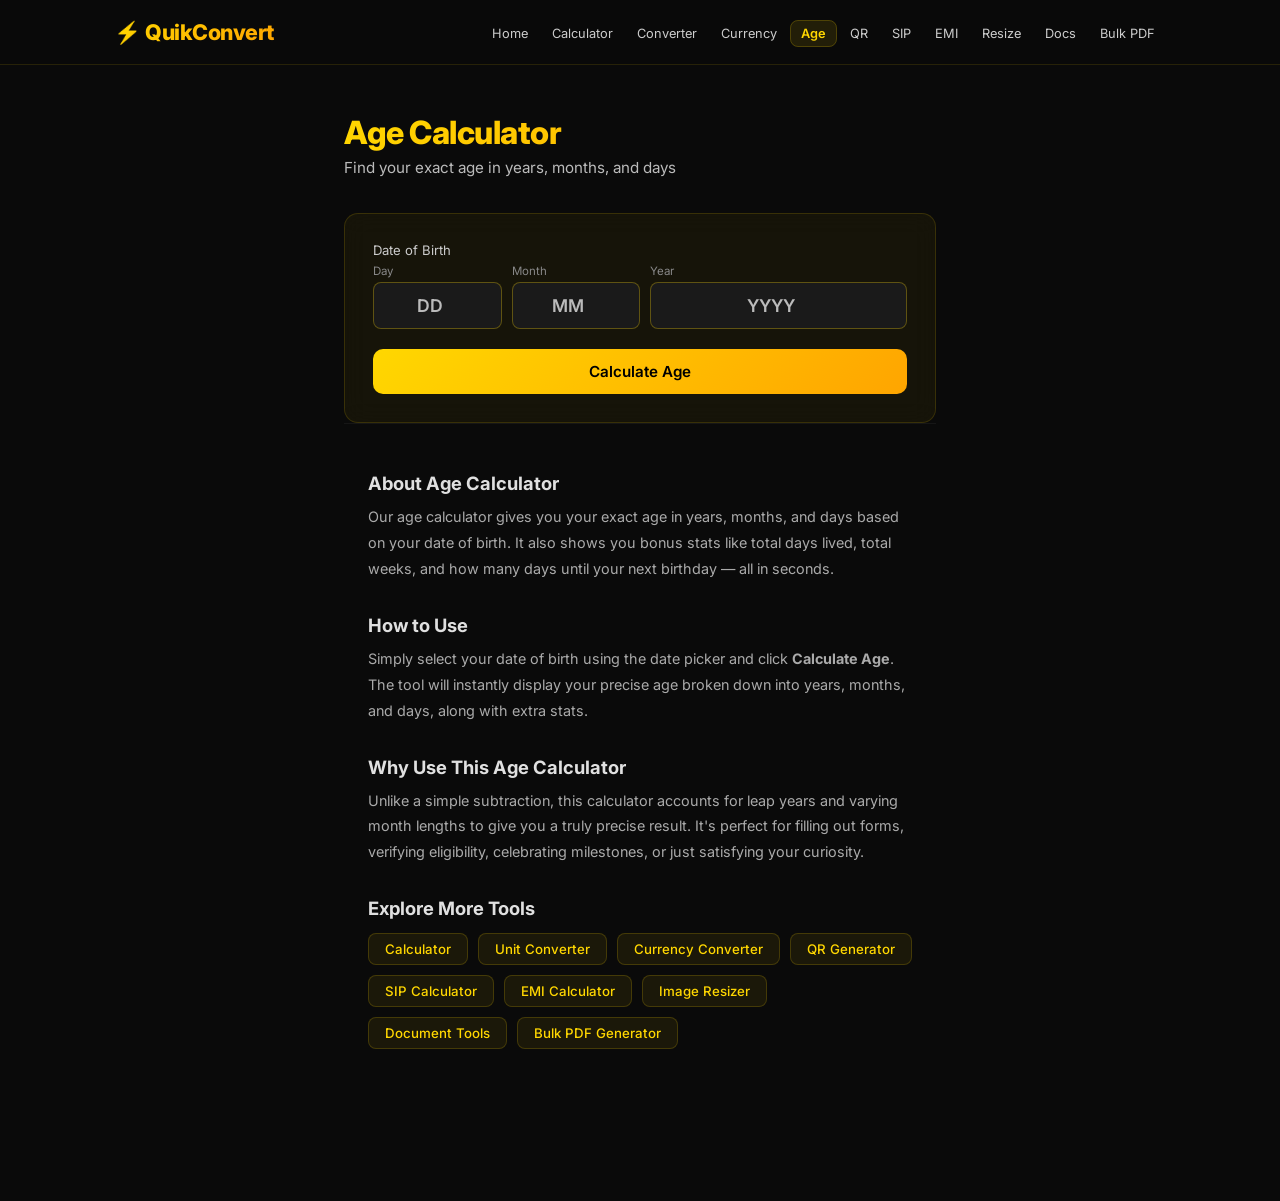
==== commit 4bbcbee8: "Update age.html" ====
--- a/age.html
+++ b/age.html
@@ -29,6 +29,7 @@
       <li><a href="emi.html"        class="nav-link">EMI</a></li>
       <li><a href="resize.html"     class="nav-link">Resize</a></li>
       <li><a href="document.html"   class="nav-link">Docs</a></li>
+    <li><a href="bulkpdf.html" class="nav-link">Bulk PDF</a></li>
     </ul>
     <button class="hamburger" id="hamburger">☰</button>
   </div>
@@ -51,8 +52,27 @@
   <p class="page-sub">Find your exact age in years, months, and days</p>
 
   <div class="card">
-    <label for="age-dob">Date of Birth</label>
-    <input type="date" id="age-dob" style="margin-bottom:20px;" />
+    <label>Date of Birth</label>
+    <div style="display:flex;gap:10px;margin-bottom:20px;">
+      <div style="flex:1;display:flex;flex-direction:column;gap:4px;">
+        <span style="font-size:.72rem;color:#888;">Day</span>
+        <input type="number" id="age-dd" min="1" max="31" placeholder="DD"
+               style="text-align:center;padding:12px 8px;font-size:1.1rem;font-weight:600;background:#1a1a1a;border:1px solid rgba(255,215,0,.3);border-radius:8px;color:#fff;width:100%;box-sizing:border-box;"
+               inputmode="numeric" maxlength="2">
+      </div>
+      <div style="flex:1;display:flex;flex-direction:column;gap:4px;">
+        <span style="font-size:.72rem;color:#888;">Month</span>
+        <input type="number" id="age-mm" min="1" max="12" placeholder="MM"
+               style="text-align:center;padding:12px 8px;font-size:1.1rem;font-weight:600;background:#1a1a1a;border:1px solid rgba(255,215,0,.3);border-radius:8px;color:#fff;width:100%;box-sizing:border-box;"
+               inputmode="numeric" maxlength="2">
+      </div>
+      <div style="flex:2;display:flex;flex-direction:column;gap:4px;">
+        <span style="font-size:.72rem;color:#888;">Year</span>
+        <input type="number" id="age-yy" min="1900" max="2099" placeholder="YYYY"
+               style="text-align:center;padding:12px 8px;font-size:1.1rem;font-weight:600;background:#1a1a1a;border:1px solid rgba(255,215,0,.3);border-radius:8px;color:#fff;width:100%;box-sizing:border-box;"
+               inputmode="numeric" maxlength="4">
+      </div>
+    </div>
     <p class="error" id="age-error"></p>
     <button class="btn btn-gold" id="age-calc-btn">Calculate Age</button>
 
